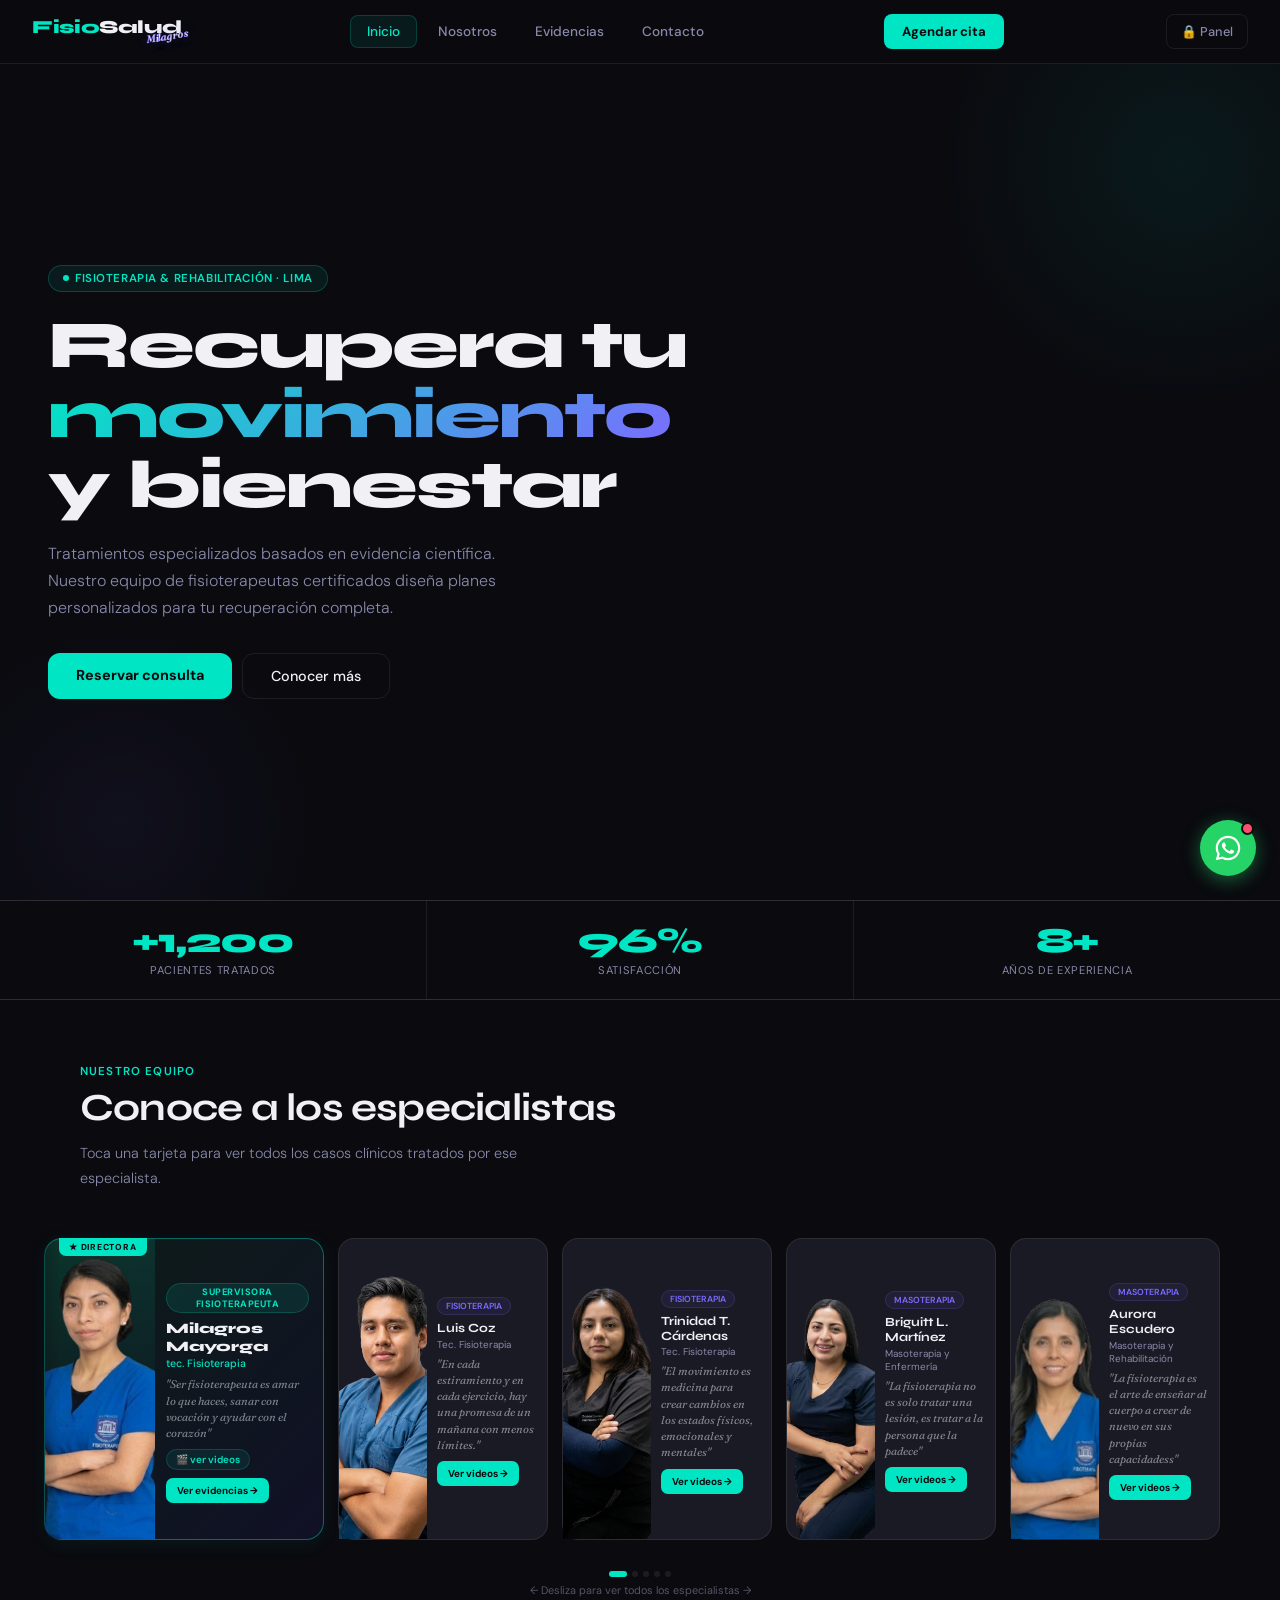
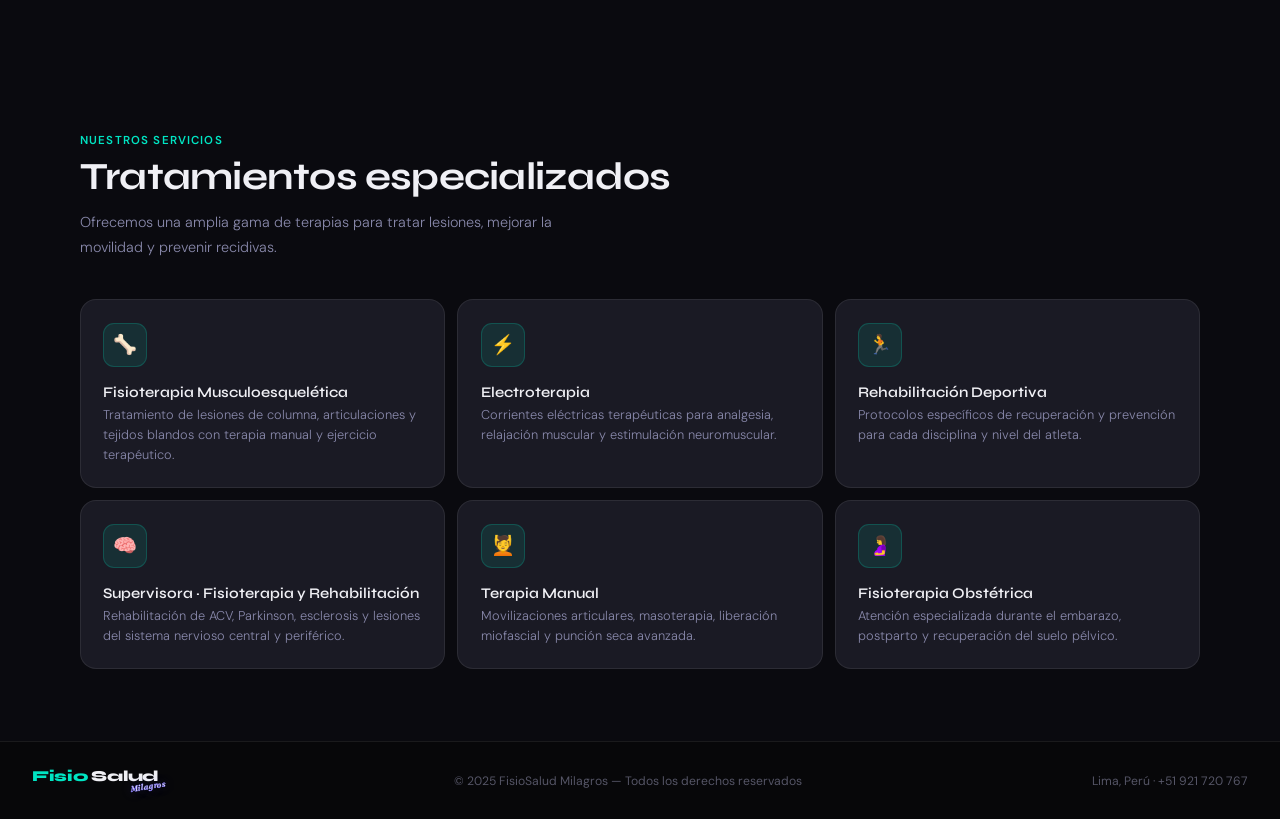
==== index.html @ 3077ef01 "primer commit" ====
<!DOCTYPE html>
<html lang="es">

<head>
    <meta charset="UTF-8">
    <meta name="viewport" content="width=device-width, initial-scale=1.0">
    <meta name="description" content="FisioSalud Milagros — Fisioterapia y Rehabilitación en Lima. Tratamientos especializados basados en evidencia científica.">
    <title>FisioSalud Milagros — Inicio</title>
    <link rel="stylesheet" href="css/variables.css">
    <link rel="stylesheet" href="css/nav.css">
    <link rel="stylesheet" href="css/index.css">
</head>

<body>

    <!-- ======================== NAVEGACIÓN ======================== -->
    <nav>
        <a class="logo" href="index.html">
            <span class="logo-fisio">Fisio</span><span class="logo-salud">Salud</span>
            <span class="logo-milagros">Milagros</span>
        </a>

        <ul class="nav-tabs">
            <li><a href="index.html"      class="active">Inicio</a></li>
            <li><a href="nosotros.html"              >Nosotros</a></li>
            <li><a href="evidencias.html"            >Evidencias</a></li>
            <li><a href="contacto.html"              >Contacto</a></li>
        </ul>

        <a class="nav-cta" href="contacto.html">Agendar cita</a>
        <a class="nav-panel-btn" href="acceso.html" title="Acceso al panel">🔒 Panel</a>

        <button class="hamburger" id="hamBtn" aria-label="Menú">
            <span class="ham-line"></span>
            <span class="ham-line"></span>
            <span class="ham-line"></span>
        </button>
    </nav>

    <!-- Menú móvil -->
    <div class="mobile-menu" id="mobileMenu">
        <a href="index.html"      class="active">🏠 Inicio</a>
        <a href="nosotros.html"              >👥 Nosotros</a>
        <a href="evidencias.html"            >🎬 Evidencias</a>
        <a href="contacto.html"              >📞 Contacto</a>
        <a href="contacto.html" class="mob-cta">Agendar cita →</a>
        <a href="acceso.html" style="display:block;margin:0 1.5rem 1rem;background:rgba(255,255,255,.04);border:1px solid rgba(255,255,255,.08);color:#8888aa;text-align:center;padding:10px;border-radius:10px;font-size:.82rem;text-decoration:none;border-bottom:none;">🔒 Acceso al panel</a>
    </div>

    <!-- ======================== WHATSAPP FLOTANTE ======================== -->
    <div class="wa-float">
        <div class="wa-bubble" id="waBubble">
            <strong>¡Hola! 👋</strong>
            Escríbenos por WhatsApp, estamos disponibles para ayudarte.
        </div>
        <button class="wa-btn" onclick="toggleBubble()" title="Contactar por WhatsApp">
            <span class="wa-ping"></span>
            <svg viewBox="0 0 32 32" fill="white" xmlns="http://www.w3.org/2000/svg">
                <path d="M16 2C8.268 2 2 8.268 2 16c0 2.478.672 4.8 1.845 6.79L2 30l7.418-1.82A13.94
                13.94 0 0016 30c7.732 0 14-6.268 14-14S23.732 2 16 2zm0 25.5a11.45 11.45 0
                01-5.828-1.593l-.418-.248-4.33 1.063 1.095-4.217-.272-.433A11.46 11.46 0
                014.5 16C4.5 9.597 9.597 4.5 16 4.5S27.5 9.597 27.5 16 22.403 27.5 16
                27.5zm6.29-8.61c-.344-.172-2.036-1.004-2.351-1.118-.316-.115-.546-.172-.776.172
                -.23.344-.89 1.118-1.09 1.348-.2.23-.4.258-.745.086-.344-.172-1.453-.535-2.768
                -1.708-1.023-.913-1.714-2.04-1.915-2.384-.2-.344-.021-.53.15-.7.155-.154.344-.4
                .517-.6.172-.2.23-.344.344-.574.115-.23.057-.43-.029-.6-.086-.172-.776-1.87
                -1.063-2.56-.28-.672-.564-.58-.776-.59-.2-.01-.43-.012-.66-.012-.23 0-.603.086
                -.918.43-.316.344-1.205 1.177-1.205 2.87s1.233 3.328 1.405 3.558c.172.23 2.427
                3.706 5.88 5.197.822.354 1.463.566 1.963.724.824.262 1.575.225 2.168.136.661
                -.099 2.036-.832 2.323-1.635.287-.804.287-1.493.2-1.635-.085-.143-.315-.229
                -.66-.401z"/>
            </svg>
        </button>
    </div>

    <!-- ======================== HERO ======================== -->
    <section class="hero">
        <div class="hero-inner">
            <div class="hero-badge">
                <span class="hero-badge-dot"></span>
                Fisioterapia &amp; Rehabilitación · Lima
            </div>

            <h1>
                Recupera tu<br>
                <span class="highlight">movimiento</span><br>
                y bienestar
            </h1>

            <p class="hero-desc">
                Tratamientos especializados basados en evidencia científica.
                Nuestro equipo de fisioterapeutas certificados diseña planes
                personalizados para tu recuperación completa.
            </p>

            <div class="hero-actions">
                <a class="btn-primary"   href="contacto.html">Reservar consulta</a>
                <a class="btn-secondary" href="nosotros.html">Conocer más</a>
            </div>
        </div>
    </section>

    <!-- ======================== ESTADÍSTICAS ======================== -->
    <div class="stats-bar">
        <div class="stat-item">
            <span class="num">+1,200</span>
            <span class="label">Pacientes tratados</span>
        </div>
        <div class="stat-item">
            <span class="num">96%</span>
            <span class="label">Satisfacción</span>
        </div>
        <div class="stat-item full">
            <span class="num">8+</span>
            <span class="label">Años de experiencia</span>
        </div>
    </div>

    <!-- ======================== CARRUSEL ESPECIALISTAS ======================== -->
    <section class="specialists-section">
        <div class="specialists-head">
            <span class="section-tag">Nuestro equipo</span>
            <h2 class="section-title">Conoce a los especialistas</h2>
            <p class="section-desc">
                Toca una tarjeta para ver todos los casos clínicos tratados por ese especialista.
            </p>
        </div>

        <div class="carousel-outer">
            <div class="carousel-track" id="carouselTrack">

                <!-- DIRECTORA — tarjeta principal -->
                <div class="esp-card-main" onclick="goToEvidencias('ml')">
                    <span class="dir-tag">★ Directora</span>
                    <div class="esp-foto-main">
                        <img src="img/foto-mm.png" alt="Milagros Mayorga" style="width:100%;height:100%;object-fit:cover;object-position:top center;">
                    </div>
                    <div class="esp-info-main">
                        <div class="esp-badge-main">Supervisora Fisioterapeuta</div>
                        <div class="esp-name-main">Milagros Mayorga</div>
                        <div class="esp-role-main">tec. Fisioterapia</div>
                        <div class="esp-quote">"Ser fisioterapeuta es amar lo que haces, sanar con vocación y ayudar con el corazón"</div>
                        <div class="vid-count-main">🎬 ver videos</div>
                        <button class="ev-btn" onclick="event.stopPropagation();goToEvidencias('ml')">
                            Ver evidencias →
                        </button>
                    </div>
                </div>

                <!-- Carlos Ríos -->
                <div class="esp-card-sec" onclick="goToEvidencias('lc')">
                    <div class="esp-foto-sec">
                        <img src="img/foto-lc.png" alt="Luis Coz" >
                    </div>
                    <div class="esp-info-sec">
                        <div class="esp-badge-sec">Fisioterapia</div>
                        <div class="esp-name-sec">Luis Coz</div>
                        <div class="esp-role-sec">Tec. Fisioterapia</div>
                        <div class="esp-quote">"En cada estiramiento y en cada ejercicio, hay una promesa de un mañana con menos límites."</div>
                        <button class="ev-btn">Ver videos →</button>
                    </div>
                </div>

                <!-- Ana Vargas -->
                <div class="esp-card-sec" onclick="goToEvidencias('tc')">
                    <div class="esp-foto-sec">
                        <img src="img/foto-tc.png" alt="Trinidad T. Cárdenas" style="width:100%;height:100%;object-fit:cover;object-position:top center;">
                    </div>
                    <div class="esp-info-sec">
                        <div class="esp-badge-sec">Fisioterapia</div>
                        <div class="esp-name-sec">Trinidad T. Cárdenas</div>
                        <div class="esp-role-sec">Tec. Fisioterapia</div>
                        <div class="esp-quote">"El movimiento es medicina para crear cambios en los estados físicos, emocionales y mentales"</div>
                        <button class="ev-btn">Ver videos →</button>
                    </div>
                </div>

                <!-- Juan Morales -->
                <div class="esp-card-sec" onclick="goToEvidencias('bm')">
                    <div class="esp-foto-sec">
                        <img src="img/foto-bm.png" alt="Briguitt L. Martínez" style="width:100%;height:100%;object-fit:cover;object-position:top center;">
                    </div>
                    <div class="esp-info-sec">
                        <div class="esp-badge-sec">Masoterapia</div>
                        <div class="esp-name-sec">Briguitt L. Martínez</div>
                        <div class="esp-role-sec">Masoterapia y Enfermería</div>
                        <div class="esp-quote">"La fisioterapia no es solo tratar una lesión, es tratar a la persona que la padece"</div>
                        <button class="ev-btn">Ver videos →</button>
                    </div>
                </div>

                <!-- Rosa Medina -->
                <div class="esp-card-sec" onclick="goToEvidencias('ae')">
                    <div class="esp-foto-sec">
                        <img src="img/foto-ae.png" alt="Aurora Escudero" style="width:100%;height:100%;object-fit:cover;object-position:top center;">
                    </div>
                    <div class="esp-info-sec">
                        <div class="esp-badge-sec">Masoterapia</div>
                        <div class="esp-name-sec">Aurora Escudero</div>
                        <div class="esp-role-sec">Masoterapia y Rehabilitación</div>
                        <div class="esp-quote">"La fisioterapia es el arte de enseñar al cuerpo a creer de nuevo en sus propias capacidadess"</div>
                        <button class="ev-btn">Ver videos →</button>
                    </div>
                </div>

            </div>
        </div>

        <div class="carousel-dots">
            <div class="c-dot active"></div>
            <div class="c-dot"></div>
            <div class="c-dot"></div>
            <div class="c-dot"></div>
            <div class="c-dot"></div>
        </div>
        <p class="swipe-hint">← Desliza para ver todos los especialistas →</p>
    </section>

    <!-- ======================== SERVICIOS ======================== -->
    <section class="services-section">
        <span class="section-tag">Nuestros servicios</span>
        <h2 class="section-title">Tratamientos especializados</h2>
        <p class="section-desc">
            Ofrecemos una amplia gama de terapias para tratar lesiones,
            mejorar la movilidad y prevenir recidivas.
        </p>

        <div class="services-grid">
            <div class="service-card">
                <div class="service-icon">🦴</div>
                <div>
                    <h3>Fisioterapia Musculoesquelética</h3>
                    <p>Tratamiento de lesiones de columna, articulaciones y tejidos blandos con terapia manual y ejercicio terapéutico.</p>
                </div>
            </div>
            <div class="service-card">
                <div class="service-icon">⚡</div>
                <div>
                    <h3>Electroterapia</h3>
                    <p>Corrientes eléctricas terapéuticas para analgesia, relajación muscular y estimulación neuromuscular.</p>
                </div>
            </div>
            <div class="service-card">
                <div class="service-icon">🏃</div>
                <div>
                    <h3>Rehabilitación Deportiva</h3>
                    <p>Protocolos específicos de recuperación y prevención para cada disciplina y nivel del atleta.</p>
                </div>
            </div>
            <div class="service-card">
                <div class="service-icon">🧠</div>
                <div>
                    <h3>Supervisora · Fisioterapia y Rehabilitación</h3>
                    <p>Rehabilitación de ACV, Parkinson, esclerosis y lesiones del sistema nervioso central y periférico.</p>
                </div>
            </div>
            <div class="service-card">
                <div class="service-icon">💆</div>
                <div>
                    <h3>Terapia Manual</h3>
                    <p>Movilizaciones articulares, masoterapia, liberación miofascial y punción seca avanzada.</p>
                </div>
            </div>
            <div class="service-card">
                <div class="service-icon">🤰</div>
                <div>
                    <h3>Fisioterapia Obstétrica</h3>
                    <p>Atención especializada durante el embarazo, postparto y recuperación del suelo pélvico.</p>
                </div>
            </div>
        </div>
    </section>

    <!-- ======================== FOOTER ======================== -->
    <footer>
        <a class="logo footer-logo" href="index.html" style="text-decoration:none;">
            <span class="logo-fisio" style="font-size:.95rem;">Fisio</span>
            <span class="logo-salud" style="font-size:.95rem;">Salud</span>
            <span class="logo-milagros" style="font-size:.52rem;">Milagros</span>
        </a>
        <span>© 2025 FisioSalud Milagros — Todos los derechos reservados</span>
        <span>Lima, Perú · +51 921 720 767</span>
    </footer>

    <script src="js/nav.js"></script>
    <script src="js/config.js"></script>
    <script src="js/sheets.js"></script>
    <script src="js/index.js"></script>

</body>
</html>
---- css/variables.css ----
/* ============================================================
   VARIABLES GLOBALES — FisioSalud Milagros
   Compartido por todas las páginas
   ============================================================ */

@import url('https://fonts.googleapis.com/css2?family=Syne:wght@400;600;700;800&family=DM+Sans:ital,wght@0,300;0,400;0,500;0,600;1,300&family=Fraunces:ital,wght@1,500;1,600;1,700&display=swap');

*, *::before, *::after {
    box-sizing: border-box;
    margin: 0;
    padding: 0;
}

:root {
    /* Colores base */
    --bg:          #0a0a0f;
    --bg2:         #111118;
    --bg3:         #1a1a24;
    --bg4:         #12121a;

    /* Acentos */
    --accent:      #00e5c3;
    --accent2:     #7b6cff;
    --gold:        #ef9f27;
    --wa:          #25D366;

    /* Texto */
    --text:        #f0f0f5;
    --muted:       #8888aa;
    --subtle:      #555566;

    /* Bordes */
    --border:      rgba(255, 255, 255, 0.08);
    --border-accent: rgba(0, 229, 195, 0.25);
    --border-accent2: rgba(123, 108, 255, 0.22);

    /* Radios */
    --r-sm:  8px;
    --r-md:  12px;
    --r-lg:  16px;
    --r-xl:  20px;
    --r-2xl: 28px;
}

body {
    font-family: 'DM Sans', sans-serif;
    background: var(--bg);
    color: var(--text);
    min-height: 100vh;
    overflow-x: hidden;
    -webkit-font-smoothing: antialiased;
}

/* ===================== ANIMACIONES GLOBALES ===================== */

@keyframes fadeIn {
    from { opacity: 0; transform: translateY(10px); }
    to   { opacity: 1; transform: translateY(0); }
}

@keyframes fadeInLeft {
    from { opacity: 0; transform: translateX(-16px); }
    to   { opacity: 1; transform: translateX(0); }
}

@keyframes popUp {
    from { opacity: 0; transform: scale(0.9) translateY(8px); }
    to   { opacity: 1; transform: scale(1) translateY(0); }
}

@keyframes pulse {
    0%, 100% { transform: scale(1);   opacity: 1; }
    50%       { transform: scale(1.3); opacity: 0.7; }
}

@keyframes spin {
    from { transform: rotate(0deg); }
    to   { transform: rotate(360deg); }
}

@keyframes shimmer {
    0%   { background-position: -200% center; }
    100% { background-position:  200% center; }
}

/* ===================== UTILIDADES ===================== */

.section-tag {
    font-size: 0.72rem;
    letter-spacing: 0.1em;
    text-transform: uppercase;
    color: var(--accent);
    font-weight: 600;
    margin-bottom: 0.5rem;
    display: block;
}

.section-title {
    font-family: 'Syne', sans-serif;
    font-size: clamp(1.6rem, 4vw, 2.4rem);
    font-weight: 700;
    letter-spacing: -0.02em;
    color: var(--text);
    margin-bottom: 0.75rem;
    line-height: 1.1;
}

.section-desc {
    color: var(--muted);
    font-size: 0.9rem;
    line-height: 1.7;
    max-width: 520px;
    margin-bottom: 2.5rem;
    font-weight: 300;
}

/* ===================== FOOTER COMPARTIDO ===================== */

footer {
    background: #070709;
    border-top: 1px solid var(--border);
    padding: 1.6rem 2rem;
    display: flex;
    align-items: center;
    justify-content: space-between;
    flex-wrap: wrap;
    gap: 10px;
    margin-top: 0;
}

footer span {
    font-size: 0.76rem;
    color: var(--subtle);
}

footer .footer-logo {
    position: relative;
    display: inline-block;
    padding-bottom: 0.55rem;
    padding-right: 0.35rem;
}

/* ===================== BOTONES COMPARTIDOS ===================== */

.btn-primary {
    background: var(--accent);
    color: #0a0a0f;
    border: none;
    padding: 13px 28px;
    border-radius: var(--r-md);
    font-family: 'DM Sans', sans-serif;
    font-weight: 700;
    font-size: 0.9rem;
    cursor: pointer;
    transition: all 0.2s;
    display: inline-block;
    text-decoration: none;
    text-align: center;
}

.btn-primary:hover {
    background: #00c9aa;
    transform: translateY(-2px);
    box-shadow: 0 6px 20px rgba(0, 229, 195, 0.25);
}

.btn-secondary {
    background: transparent;
    color: var(--text);
    border: 1px solid var(--border);
    padding: 13px 28px;
    border-radius: var(--r-md);
    font-family: 'DM Sans', sans-serif;
    font-weight: 500;
    font-size: 0.9rem;
    cursor: pointer;
    transition: all 0.2s;
    display: inline-block;
    text-decoration: none;
    text-align: center;
}

.btn-secondary:hover {
    border-color: rgba(255, 255, 255, 0.22);
    background: rgba(255, 255, 255, 0.04);
}

/* ===================== RESPONSIVE BASE ===================== */

@media (max-width: 480px) {
    .section-title { font-size: 1.5rem; }
    footer { padding: 1.2rem 1rem; flex-direction: column; text-align: center; }
}

/* ===================== MAX WIDTH PARA PC ===================== */

/* Nav con max-width interno */
nav > * { }

/* Sections con max-width para no estirar en PC */
.services-section { max-width: 1200px; margin-left: auto; margin-right: auto; }
.specialists-head { max-width: 1200px; margin-left: auto; margin-right: auto; }

.about-section,
.evidencias-section,
.contact-section {
    max-width: 1100px;
    margin-left:  auto;
    margin-right: auto;
}

/* Hero en PC — alineado izquierda con margen cómodo */
@media (min-width: 1024px) {
    .hero { padding-left: 5vw; padding-right: 5vw; }
    .hero-inner { max-width: 680px; margin-left: 0; }
    .services-section  { padding-left: 3rem; padding-right: 3rem; }
    .about-section,
    .evidencias-section,
    .contact-section   { padding-left: 3rem; padding-right: 3rem; }
}

@media (min-width: 1400px) {
    .hero { padding-left: 8vw; }
}

/* ===================== FOTOS ESPECIALISTAS ===================== */

.foto-real {
    width: 100%;
    height: 100%;
    object-fit: cover;
    object-position: top center;
    display: block;
}

/* Foto en carrusel index */
.esp-foto-main .foto-real,
.esp-foto-sec .foto-real {
    object-position: top center;
}

/* Foto en nosotros */
.foto-main .foto-real,
.foto-sec .foto-real {
    object-position: top center;
}

/* Foto circular en evidencias */
.ev-circle-main .foto-real,
.ev-circle-sec .foto-real {
    border-radius: 50%;
    object-position: top center;
}
---- css/nav.css ----
/* ============================================================
   NAVEGACIÓN + WHATSAPP FLOTANTE — FisioSalud Milagros
   ============================================================ */

/* ===================== LOGO B4 ===================== */

.logo {
    position: relative;
    display: inline-block;
    text-decoration: none;
    padding-bottom: 0.6rem;
    padding-right: 0.4rem;
    line-height: 1;
}

.logo-fisio {
    font-family: 'Syne', sans-serif;
    font-weight: 800;
    color: var(--accent);
    letter-spacing: -0.02em;
    font-size: 1.15rem;
}

.logo-salud {
    font-family: 'Syne', sans-serif;
    font-weight: 800;
    color: var(--text);
    letter-spacing: -0.02em;
    font-size: 1.15rem;
}

.logo-milagros {
    font-family: 'Fraunces', serif;
    font-style: italic;
    font-weight: 600;
    font-size: 0.65rem;
    color: #f0f0f5;
    -webkit-text-stroke: 0.4px #7b6cff;
    text-shadow: 0 0 12px rgba(123, 108, 255, 0.4);
    position: absolute;
    bottom: 0;
    right: -0.15rem;
    transform: rotate(-9deg);
    transform-origin: left bottom;
    white-space: nowrap;
    line-height: 1;
}


/* ===================== NAVEGACIÓN PC ===================== */

nav {
    position: sticky;
    top: 0;
    z-index: 100;
    background: rgba(10, 10, 15, 0.92);
    backdrop-filter: blur(16px);
    -webkit-backdrop-filter: blur(16px);
    border-bottom: 1px solid var(--border);
    display: flex;
    align-items: center;
    justify-content: space-between;
    padding: 0 2rem;
    height: 64px;
}

.nav-tabs {
    display: flex;
    gap: 4px;
    list-style: none;
}

.nav-tabs li a {
    display: block;
    padding: 7px 16px;
    border-radius: var(--r-sm);
    font-size: 0.85rem;
    font-weight: 500;
    color: var(--muted);
    text-decoration: none;
    border: 1px solid transparent;
    transition: all 0.2s;
    white-space: nowrap;
}

.nav-tabs li a:hover {
    color: var(--text);
    background: rgba(255, 255, 255, 0.04);
}

.nav-tabs li a.active {
    color: var(--accent);
    background: rgba(0, 229, 195, 0.08);
    border-color: rgba(0, 229, 195, 0.2);
}

.nav-cta {
    background: var(--accent);
    color: #0a0a0f;
    border: none;
    padding: 9px 18px;
    border-radius: var(--r-sm);
    font-family: 'DM Sans', sans-serif;
    font-weight: 700;
    font-size: 0.82rem;
    cursor: pointer;
    text-decoration: none;
    transition: all 0.2s;
    white-space: nowrap;
    display: inline-block;
}

.nav-cta:hover {
    background: #00c9aa;
    transform: translateY(-1px);
}


/* ===================== MENÚ HAMBURGUESA ===================== */

.hamburger {
    display: none;
    flex-direction: column;
    gap: 5px;
    background: none;
    border: none;
    cursor: pointer;
    padding: 5px;
    z-index: 101;
}

.ham-line {
    width: 22px;
    height: 2px;
    background: var(--text);
    border-radius: 2px;
    display: block;
    transition: all 0.3s;
    transform-origin: center;
}

.hamburger.open .ham-line:nth-child(1) {
    transform: rotate(45deg) translate(5px, 5px);
}

.hamburger.open .ham-line:nth-child(2) {
    opacity: 0;
    transform: scaleX(0);
}

.hamburger.open .ham-line:nth-child(3) {
    transform: rotate(-45deg) translate(5px, -5px);
}

/* Menú móvil desplegable */
.mobile-menu {
    display: none;
    position: fixed;
    top: 64px;
    left: 0;
    right: 0;
    background: rgba(10, 10, 15, 0.98);
    border-bottom: 1px solid var(--border);
    z-index: 99;
    max-height: 0;
    overflow: hidden;
    transition: max-height 0.35s ease;
}

.mobile-menu.open {
    max-height: 300px;
}

.mobile-menu a {
    display: block;
    padding: 14px 1.5rem;
    color: var(--muted);
    text-decoration: none;
    font-size: 0.95rem;
    font-weight: 500;
    border-bottom: 1px solid var(--border);
    transition: all 0.2s;
}

.mobile-menu a:hover,
.mobile-menu a.active {
    color: var(--accent);
    background: rgba(0, 229, 195, 0.04);
    padding-left: 2rem;
}

.mobile-menu .mob-cta {
    display: block;
    margin: 1rem 1.5rem;
    background: var(--accent);
    color: #0a0a0f;
    text-align: center;
    padding: 12px;
    border-radius: var(--r-md);
    font-weight: 700;
    font-size: 0.9rem;
    text-decoration: none;
    border-bottom: none;
}

.mobile-menu .mob-cta:hover {
    background: #00c9aa;
    padding-left: 1.5rem;
}


/* ===================== WHATSAPP FLOTANTE ===================== */

.wa-float {
    position: fixed;
    bottom: 24px;
    right: 24px;
    z-index: 999;
    display: flex;
    flex-direction: column;
    align-items: flex-end;
    gap: 10px;
}

.wa-bubble {
    background: #141e18;
    border: 1px solid rgba(37, 211, 102, 0.3);
    border-radius: 14px;
    padding: 12px 16px;
    max-width: 230px;
    font-size: 0.8rem;
    color: #c8f0d4;
    line-height: 1.55;
    display: none;
    animation: popUp 0.25s ease;
    box-shadow: 0 8px 28px rgba(0, 0, 0, 0.5);
}

.wa-bubble strong {
    display: block;
    color: #25D366;
    margin-bottom: 3px;
    font-size: 0.84rem;
}

.wa-btn {
    width: 56px;
    height: 56px;
    border-radius: 50%;
    background: var(--wa);
    border: none;
    cursor: pointer;
    display: flex;
    align-items: center;
    justify-content: center;
    box-shadow: 0 4px 18px rgba(37, 211, 102, 0.45);
    transition: transform 0.2s, box-shadow 0.2s;
    position: relative;
}

.wa-btn:hover {
    transform: scale(1.08);
    box-shadow: 0 6px 26px rgba(37, 211, 102, 0.58);
}

.wa-btn svg {
    width: 28px;
    height: 28px;
}

.wa-ping {
    position: absolute;
    top: 2px;
    right: 2px;
    width: 13px;
    height: 13px;
    border-radius: 50%;
    background: #ff4d6d;
    border: 2px solid #0a0a0f;
    animation: pulse 2s infinite;
}


/* ===================== RESPONSIVE NAV ===================== */

@media (max-width: 768px) {
    nav {
        padding: 0 1rem;
    }

    .nav-tabs,
    .nav-cta {
        display: none;
    }

    .hamburger {
        display: flex;
    }

    .mobile-menu {
        display: block;
    }

    .wa-float {
        bottom: 16px;
        right: 16px;
    }

    .wa-btn {
        width: 50px;
        height: 50px;
    }
}


/* ===================== BOTÓN PANEL ===================== */

.nav-panel-btn {
    background: transparent;
    color: var(--muted);
    border: 1px solid var(--border);
    padding: 8px 14px;
    border-radius: var(--r-sm);
    font-family: 'DM Sans', sans-serif;
    font-weight: 500;
    font-size: 0.8rem;
    cursor: pointer;
    text-decoration: none;
    transition: all 0.2s;
    white-space: nowrap;
    display: inline-flex;
    align-items: center;
    gap: 5px;
}

.nav-panel-btn:hover {
    color: var(--accent);
    border-color: rgba(0, 229, 195, 0.3);
    background: rgba(0, 229, 195, 0.05);
}

@media (max-width: 768px) {
    .nav-panel-btn { display: none; }
}
---- css/index.css ----
/* ============================================================
   ESTILOS — index.html   (Mobile First)
   FisioSalud Milagros
   ============================================================ */

/* ===================== HERO ===================== */

.hero {
    min-height: calc(100vh - 64px);
    display: flex;
    align-items: center;
    justify-content: flex-start;
    padding: 3rem 1.2rem;
    position: relative;
    overflow: hidden;
    animation: fadeIn 0.5s ease;
}

/* Luces decorativas de fondo */
.hero::before {
    content: '';
    position: absolute;
    top: -150px;
    right: -150px;
    width: 500px;
    height: 500px;
    background: radial-gradient(circle, rgba(0, 229, 195, 0.07) 0%, transparent 70%);
    pointer-events: none;
}

.hero::after {
    content: '';
    position: absolute;
    bottom: -120px;
    left: -80px;
    width: 400px;
    height: 400px;
    background: radial-gradient(circle, rgba(123, 108, 255, 0.06) 0%, transparent 70%);
    pointer-events: none;
}

.hero-inner {
    max-width: 640px;
    position: relative;
    z-index: 2;
    width: 100%;
    margin-left: 0;
    text-align: left;
}

.hero-badge {
    display: inline-flex;
    align-items: center;
    gap: 6px;
    background: rgba(0, 229, 195, 0.08);
    border: 1px solid rgba(0, 229, 195, 0.22);
    color: var(--accent);
    padding: 5px 14px;
    border-radius: 100px;
    font-size: 0.72rem;
    font-weight: 600;
    letter-spacing: 0.05em;
    text-transform: uppercase;
    margin-bottom: 1.2rem;
}

.hero-badge-dot {
    width: 6px;
    height: 6px;
    border-radius: 50%;
    background: var(--accent);
    display: inline-block;
}

.hero h1 {
    font-family: 'Syne', sans-serif;
    font-weight: 800;
    font-size: clamp(2.4rem, 8vw, 4.2rem);
    line-height: 1.04;
    letter-spacing: -0.03em;
    margin-bottom: 1.2rem;
}

.hero h1 .highlight {
    background: linear-gradient(135deg, var(--accent), var(--accent2));
    -webkit-background-clip: text;
    -webkit-text-fill-color: transparent;
    background-clip: text;
}

.hero-desc {
    font-size: 1rem;
    color: var(--muted);
    line-height: 1.7;
    margin-bottom: 2rem;
    font-weight: 300;
    max-width: 480px;
}

.hero-actions {
    display: flex;
    flex-direction: column;
    gap: 10px;
}


/* ===================== ESTADÍSTICAS ===================== */

.stats-bar {
    display: grid;
    grid-template-columns: 1fr 1fr;
    gap: 1px;
    background: var(--border);
    border-top: 1px solid var(--border);
    border-bottom: 1px solid var(--border);
}

.stat-item {
    background: var(--bg);
    padding: 1.4rem 1rem;
    text-align: center;
}

.stat-item.full { grid-column: 1 / -1; }

.stat-item .num {
    font-family: 'Syne', sans-serif;
    font-size: 2rem;
    font-weight: 800;
    color: var(--accent);
    display: block;
    letter-spacing: -0.03em;
    line-height: 1;
}

.stat-item .label {
    font-size: 0.7rem;
    color: var(--muted);
    text-transform: uppercase;
    letter-spacing: 0.06em;
    margin-top: 4px;
    display: block;
}


/* ===================== SERVICIOS ===================== */

.services-section {
    padding: 3rem 1rem;
}

.services-grid {
    display: grid;
    grid-template-columns: 1fr;
    gap: 12px;
}

.service-card {
    background: var(--bg3);
    border: 1px solid var(--border);
    border-radius: var(--r-lg);
    padding: 1.4rem;
    display: flex;
    gap: 1rem;
    align-items: flex-start;
    transition: border-color 0.25s, transform 0.25s;
}

.service-card:hover {
    border-color: rgba(0, 229, 195, 0.28);
    transform: translateY(-2px);
}

.service-icon {
    width: 44px;
    height: 44px;
    border-radius: 11px;
    background: rgba(0, 229, 195, 0.1);
    border: 1px solid rgba(0, 229, 195, 0.2);
    display: flex;
    align-items: center;
    justify-content: center;
    font-size: 1.2rem;
    flex-shrink: 0;
}

.service-card h3 {
    font-family: 'Syne', sans-serif;
    font-size: 0.92rem;
    font-weight: 600;
    margin-bottom: 0.3rem;
}

.service-card p {
    font-size: 0.8rem;
    color: var(--muted);
    line-height: 1.55;
    font-weight: 300;
}


/* ===================== CARRUSEL ESPECIALISTAS ===================== */

.specialists-section {
    padding: 3rem 0;
    overflow: hidden;
}

.specialists-head {
    padding: 0 1rem;
    margin-bottom: 1.2rem;
}

/* Outer con fade en costados */
.carousel-outer {
    position: relative;
    overflow: hidden;
}

.carousel-outer::before {
    content: '';
    position: absolute;
    left: 0; top: 0; bottom: 0;
    width: 60px;
    background: linear-gradient(to right, var(--bg), transparent);
    z-index: 2;
    pointer-events: none;
}

.carousel-outer::after {
    content: '';
    position: absolute;
    right: 0; top: 0; bottom: 0;
    width: 60px;
    background: linear-gradient(to left, var(--bg), transparent);
    z-index: 2;
    pointer-events: none;
}

/* Track scrolleable */
.carousel-track {
    display: flex;
    gap: 14px;
    overflow-x: auto;
    scroll-snap-type: x mandatory;
    -webkit-overflow-scrolling: touch;
    padding: 0.5rem 60px 1.2rem;
    scrollbar-width: none;
    cursor: grab;
}

.carousel-track::-webkit-scrollbar { display: none; }
.carousel-track:active { cursor: grabbing; }

/* Tarjeta principal directora */
.esp-card-main {
    flex-shrink: 0;
    width: 280px;
    min-width: 280px;
    background: linear-gradient(135deg, #0c1c17, #111126);
    border: 1.5px solid rgba(0, 229, 195, 0.4);
    border-radius: 18px;
    display: flex;
    align-items:center;
    overflow: visible;
    position: relative;
    min-height: 168px;
    scroll-snap-align: start;
    cursor: pointer;
    transition: all 0.3s;
    box-shadow: 0 4px 20px rgba(0, 229, 195, 0.07);
}

.esp-card-main:hover {
    transform: translateY(-5px);
    box-shadow: 0 12px 36px rgba(0, 229, 195, 0.14);
    border-color: rgba(0, 229, 195, 0.65);
}

/* Badge directora */
.dir-tag {
    position: absolute;
    top: -1px;
    left: 14px;
    background: var(--accent);
    color: #0a0a0f;
    font-size: 0.54rem;
    font-weight: 800;
    letter-spacing: 0.09em;
    text-transform: uppercase;
    padding: 3px 10px;
    border-radius: 0 0 7px 7px;
    z-index: 3;
}

/* Tarjeta secundaria */
.esp-card-sec {
    flex-shrink: 0;
    width: 210px;
    min-width: 210px;
    background: var(--bg3);
    border: 1px solid var(--border);
    border-radius: 16px;
    display: flex;
    align-items: center;
    overflow: visible;
    position: relative;
    min-height: 144px;
    scroll-snap-align: start;
    cursor: pointer;
    transition: all 0.3s;
}

.esp-card-sec:hover {
    transform: translateY(-4px);
    border-color: rgba(123, 108, 255, 0.35);
    box-shadow: 0 8px 24px rgba(123, 108, 255, 0.08);
}

/* Fotos de los especialistas */
.esp-foto-main {
    width: 110px;
    height: 300px;
    flex-shrink: 0;
    border-radius: 14px 0 0 14px;
    background: linear-gradient(180deg, rgba(0, 229, 195, 0.12) 0%, rgba(0, 229, 195, 0.02) 60%, transparent 100%);
    display: flex;
    align-items: flex-end;
    justify-content: center;
    overflow: hidden;
    position: relative;
}

.esp-foto-main img,
.esp-foto-sec img {
    width: 100%;
    height: 100%;
    object-fit: cover;
    object-position: top center;
}

.esp-foto-sec {
    width: 88px;
    height: 300px;
    flex-shrink: 0;
    border-radius: 12px 0 0 12px;
    
    display: flex;
    align-items: flex-end;
    justify-content: center;
    overflow: visible;
    position: relative;
}

/* Placeholder foto */
.foto-placeholder {
    width: 100%;
    height: 100%;
    display: flex;
    align-items: center;
    justify-content: center;
    flex-direction: column;
    gap: 4px;
}

.foto-initials {
    font-family: 'Syne', sans-serif;
    font-weight: 800;
    font-size: 1.4rem;
    color: rgba(0, 229, 195, 0.5);
}

.foto-initials-sec {
    font-family: 'Syne', sans-serif;
    font-weight: 700;
    font-size: 1.1rem;
    color: rgba(123, 108, 255, 0.45);
}

.foto-label {
    font-size: 0.55rem;
    color: rgba(0, 229, 195, 0.3);
    text-align: center;
    line-height: 1.3;
}

/* Info tarjetas */
.esp-info-main {
    padding: 1.2rem 0.9rem 1rem 0.7rem;
    flex: 1;
}

.esp-info-sec {
    padding: 0.9rem 0.75rem 0.85rem 0.6rem;
    flex: 1;
}

.esp-badge-main {
    display: inline-flex;
    align-items: center;
    text-align: center;
    gap: 4px;
    background: rgba(0, 229, 195, 0.1);
    border: 1px solid rgba(0, 229, 195, 0.2);
    color: var(--accent);
    padding: 2px 9px;
    border-radius: 100px;
    font-size: 0.58rem;
    font-weight: 700;
    text-transform: uppercase;
    letter-spacing: 0.05em;
    margin-bottom: 0.45rem;
}

.esp-badge-sec {
    display: inline-block;
    background: rgba(123, 108, 255, 0.08);
    border: 1px solid rgba(123, 108, 255, 0.18);
    color: var(--accent2);
    padding: 2px 8px;
    border-radius: 100px;
    font-size: 0.55rem;
    font-weight: 600;
    text-transform: uppercase;
    margin-bottom: 0.38rem;
}

.esp-name-main {
    font-family: 'Syne', sans-serif;
    font-weight: 800;
    font-size: 0.9rem;
    color: var(--text);
    margin-bottom: 0.14rem;
    line-height: 1.2;
}

.esp-name-sec {
    font-family: 'Syne', sans-serif;
    font-weight: 700;
    font-size: 0.78rem;
    color: var(--text);
    margin-bottom: 0.12rem;
    line-height: 1.2;
}

.esp-role-main {
    font-size: 0.66rem;
    color: var(--accent);
    font-weight: 500;
    margin-bottom: 0.4rem;
}

.esp-role-sec {
    font-size: 0.62rem;
    color: var(--muted);
    margin-bottom: 0.3rem;
}

.esp-quote {
    font-family: 'Fraunces', serif;
    font-style: italic;
    font-size: 0.7rem;
    color: rgba(240, 240, 245, 0.5);
    line-height: 1.45;
    margin-bottom: 0.5rem;
}

/* Contador de videos */
.vid-count-main {
    display: inline-flex;
    align-items: center;
    gap: 4px;
    background: rgba(0, 229, 195, 0.08);
    border: 1px solid rgba(0, 229, 195, 0.18);
    color: var(--accent);
    padding: 3px 9px;
    border-radius: 100px;
    font-size: 0.62rem;
    font-weight: 600;
    margin-bottom: 0.45rem;
    display: flex;
    width: fit-content;
}

.vid-count-sec {
    display: inline-flex;
    align-items: center;
    gap: 3px;
    background: rgba(0, 0, 0, 0.3);
    border: 1px solid rgba(255, 255, 255, 0.07);
    color: var(--muted);
    padding: 2px 7px;
    border-radius: 100px;
    font-size: 0.58rem;
    font-weight: 600;
    margin-bottom: 0.35rem;
    display: flex;
    width: fit-content;
}

/* Botón ver evidencias */
.ev-btn {
    display: inline-flex;
    align-items: center;
    gap: 4px;
    background: var(--accent);
    color: #0a0a0f;
    border: none;
    padding: 6px 11px;
    border-radius: 7px;
    font-family: 'DM Sans', sans-serif;
    font-size: 0.62rem;
    font-weight: 700;
    cursor: pointer;
    transition: all 0.2s;
}

.ev-btn:hover {
    background: #00c9aa;
    transform: translateX(2px);
}

.ev-btn-sm {
    display: inline-flex;
    align-items: center;
    gap: 3px;
    background: transparent;
    color: var(--muted);
    border: 1px solid var(--border);
    padding: 5px 9px;
    border-radius: 6px;
    font-family: 'DM Sans', sans-serif;
    font-size: 0.58rem;
    font-weight: 500;
    cursor: pointer;
    transition: all 0.2s;
}

.ev-btn-sm:hover {
    color: var(--accent2);
    border-color: rgba(123, 108, 255, 0.3);
}

/* Dots indicadores */
.carousel-dots {
    display: flex;
    justify-content: center;
    gap: 5px;
    margin-top: 0.7rem;
    padding: 0 1rem;
}

.c-dot {
    width: 6px;
    height: 6px;
    border-radius: 50%;
    background: var(--border);
    transition: all 0.3s;
    cursor: pointer;
}

.c-dot.active {
    width: 18px;
    border-radius: 3px;
    background: var(--accent);
}

.swipe-hint {
    text-align: center;
    font-size: 0.68rem;
    color: var(--subtle);
    margin-top: 0.4rem;
    padding: 0 1rem;
}


/* ===================== RESPONSIVE INDEX ===================== */

@media (min-width: 480px) {
    .hero {
        padding: 3.5rem 1.5rem;
    }

    .hero-actions {
        flex-direction: row;
    }

    .stats-bar {
        grid-template-columns: repeat(3, 1fr);
    }

    .stat-item.full {
        grid-column: auto;
    }

    .stat-item .num {
        font-size: 2.2rem;
    }
}

@media (min-width: 768px) {
    .hero {
        padding: 4rem 2rem;
    }

    .services-grid {
        grid-template-columns: repeat(2, 1fr);
    }

    .service-card {
        flex-direction: column;
    }
}

@media (min-width: 1024px) {
    .hero {
        padding: 4rem 3rem;
        min-height: calc(100vh - 64px);
        justify-content: flex-start;
    }

    .services-section {
        padding: 4.5rem 2.5rem;
    }

    .services-grid {
        grid-template-columns: repeat(3, 1fr);
    }

    .specialists-section {
        padding: 4rem 0;
    }

    .specialists-head {
        padding: 0 2.5rem;
    }
}
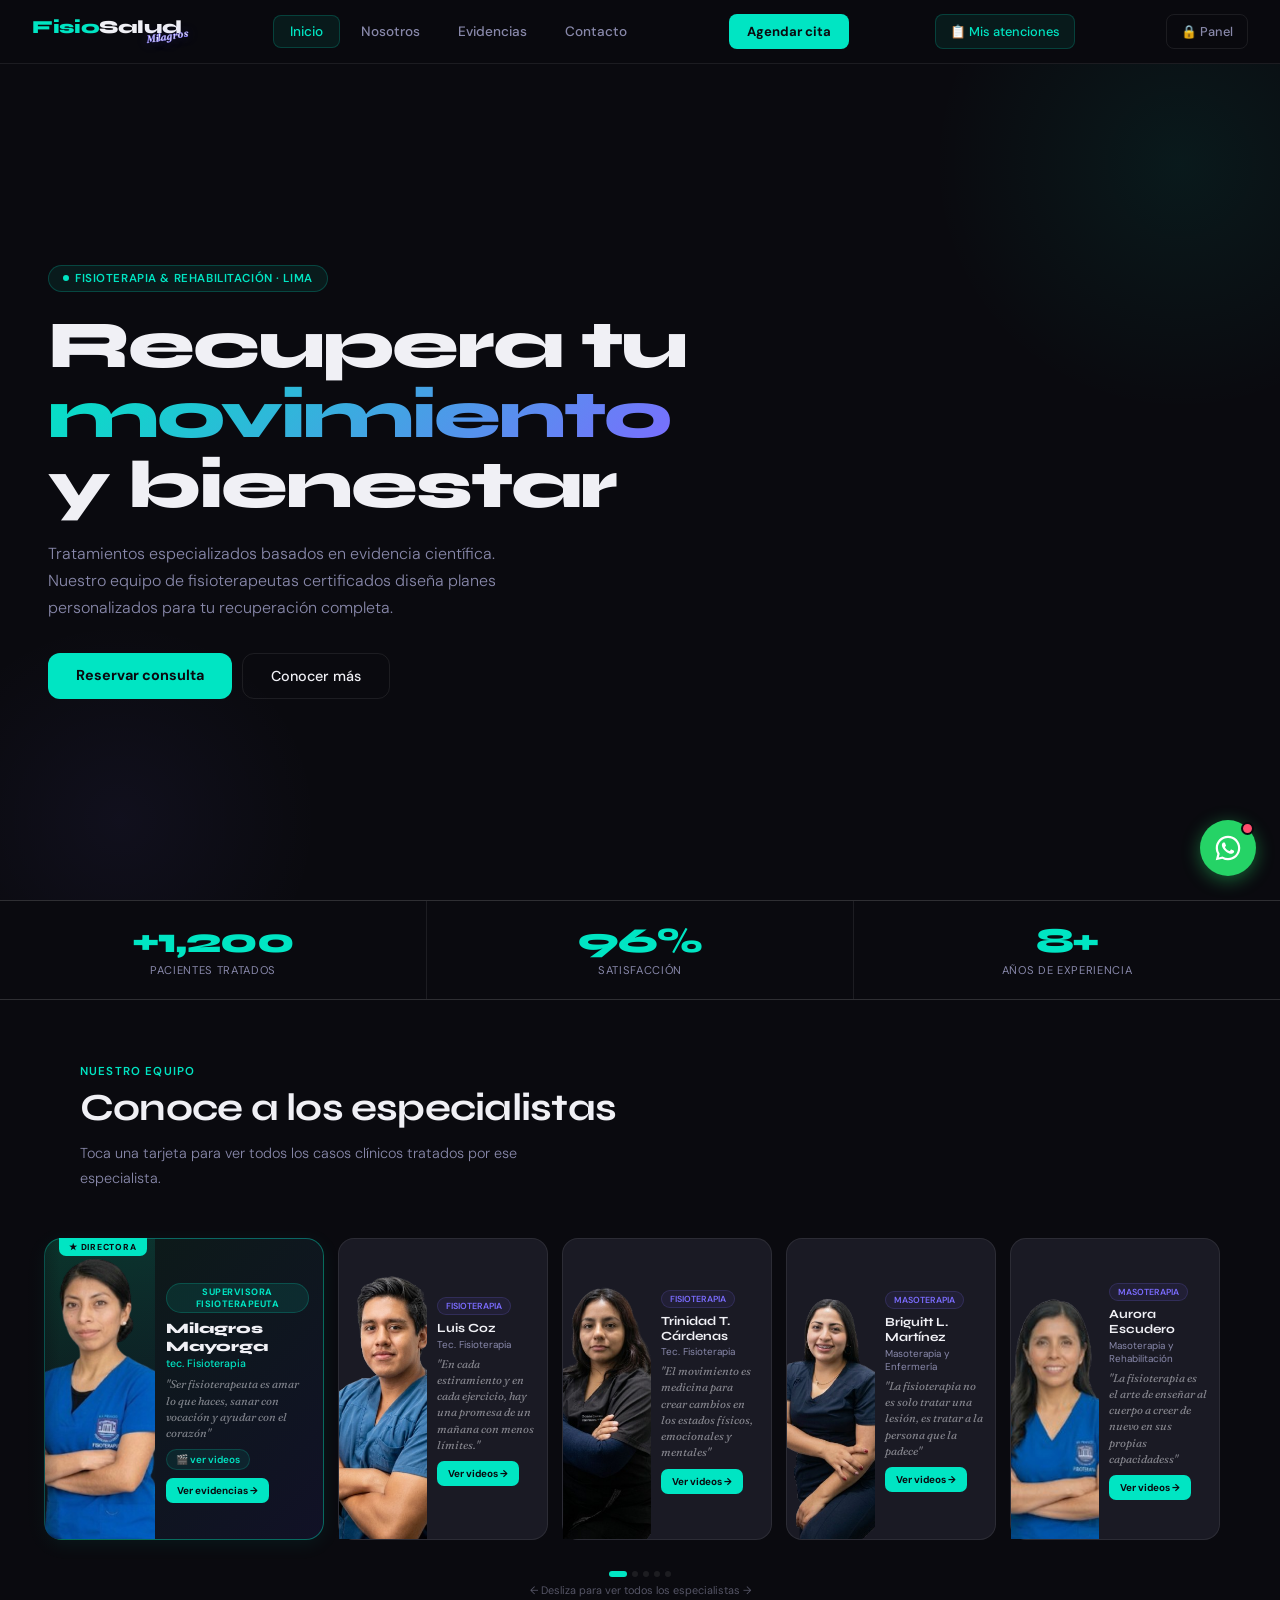
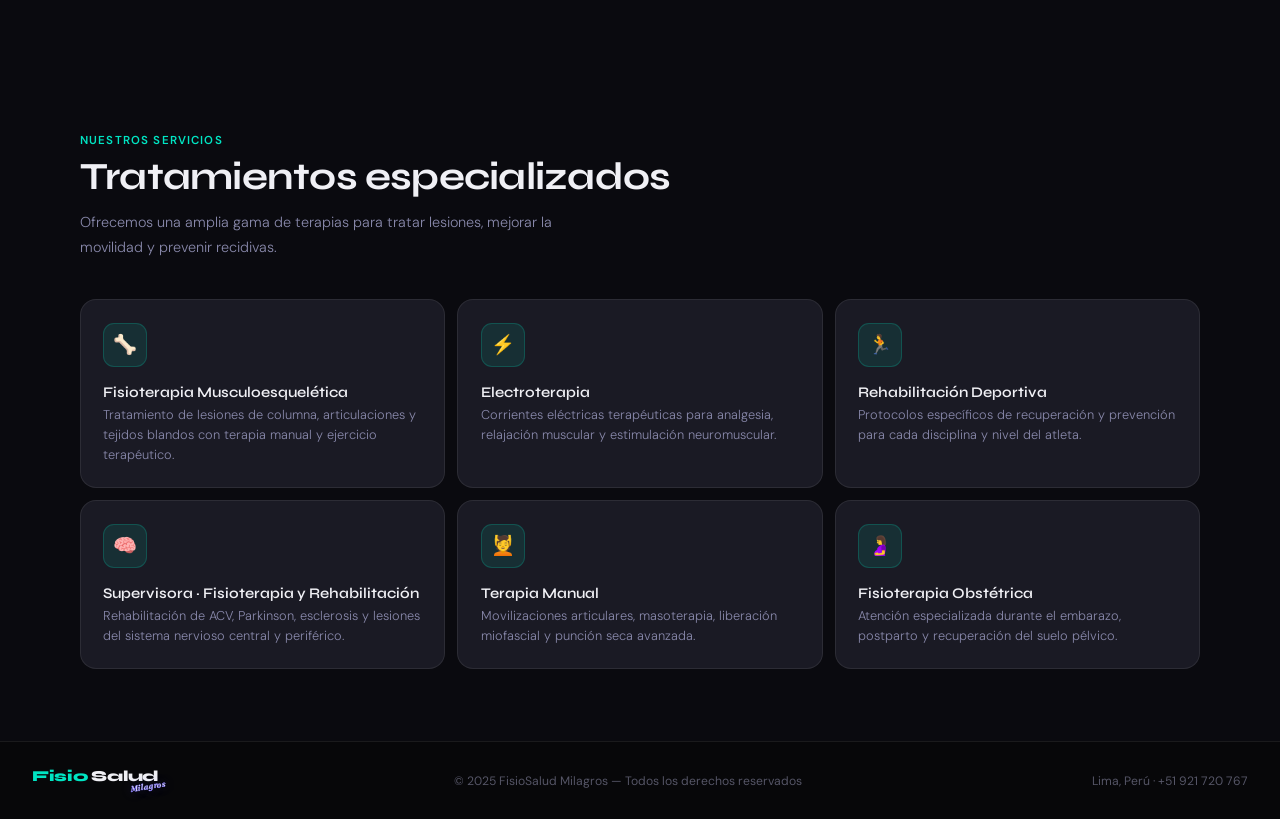
==== commit 75ba32e8: "agregado de html pacientes y historial generador de codigo unico de cada px" ====
--- a/index.html
+++ b/index.html
@@ -28,6 +28,7 @@
         </ul>
 
         <a class="nav-cta" href="contacto.html">Agendar cita</a>
+        <a class="nav-panel-btn" href="pacientes.html" title="Consulta tus atenciones" style="margin-right:6px;background:rgba(0,229,195,.08);border:1px solid rgba(0,229,195,.2);color:var(--accent);">📋 Mis atenciones</a>
         <a class="nav-panel-btn" href="acceso.html" title="Acceso al panel">🔒 Panel</a>
 
         <button class="hamburger" id="hamBtn" aria-label="Menú">
@@ -44,6 +45,7 @@
         <a href="evidencias.html"            >🎬 Evidencias</a>
         <a href="contacto.html"              >📞 Contacto</a>
         <a href="contacto.html" class="mob-cta">Agendar cita →</a>
+        <a href="pacientes.html" style="display:block;margin:0 1.5rem .6rem;background:rgba(0,229,195,.08);border:1px solid rgba(0,229,195,.22);color:var(--accent);text-align:center;padding:10px;border-radius:10px;font-size:.82rem;text-decoration:none;font-weight:600;">📋 Consultar mis atenciones</a>
         <a href="acceso.html" style="display:block;margin:0 1.5rem 1rem;background:rgba(255,255,255,.04);border:1px solid rgba(255,255,255,.08);color:#8888aa;text-align:center;padding:10px;border-radius:10px;font-size:.82rem;text-decoration:none;border-bottom:none;">🔒 Acceso al panel</a>
     </div>
 
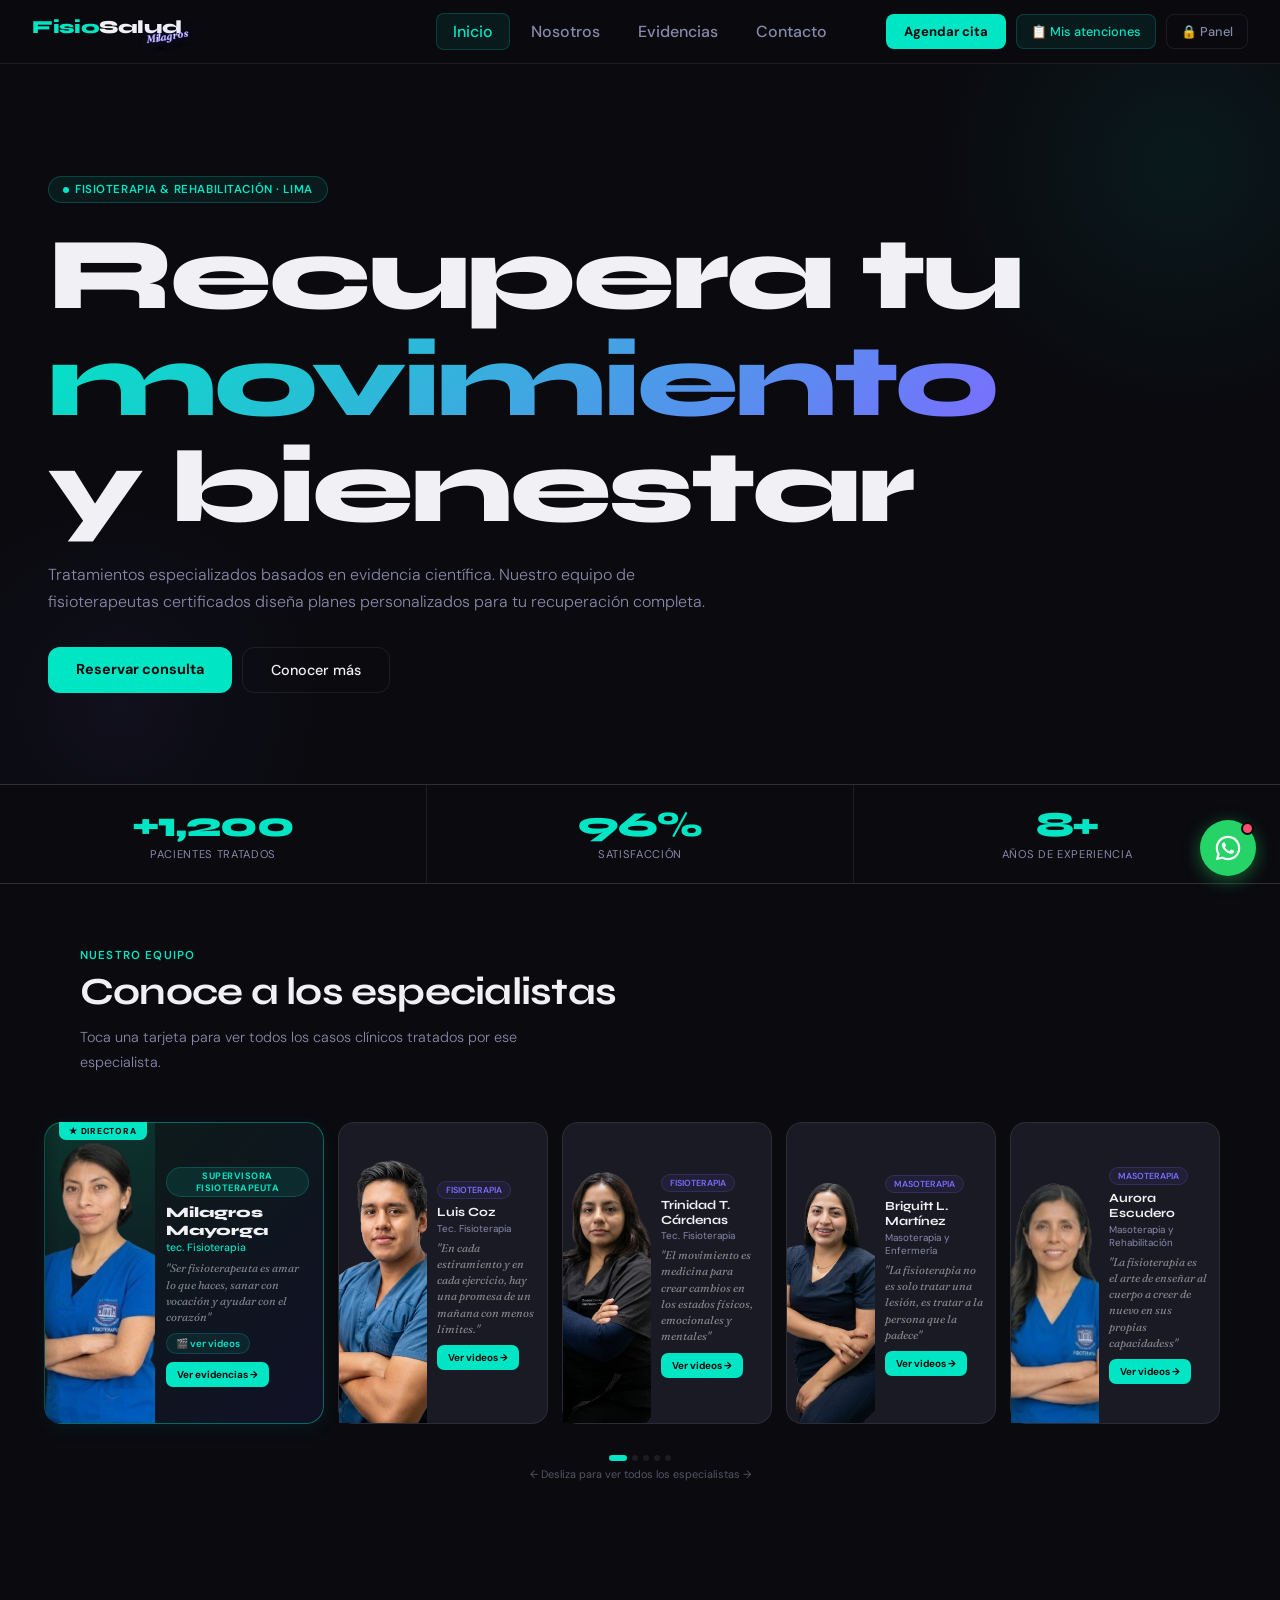
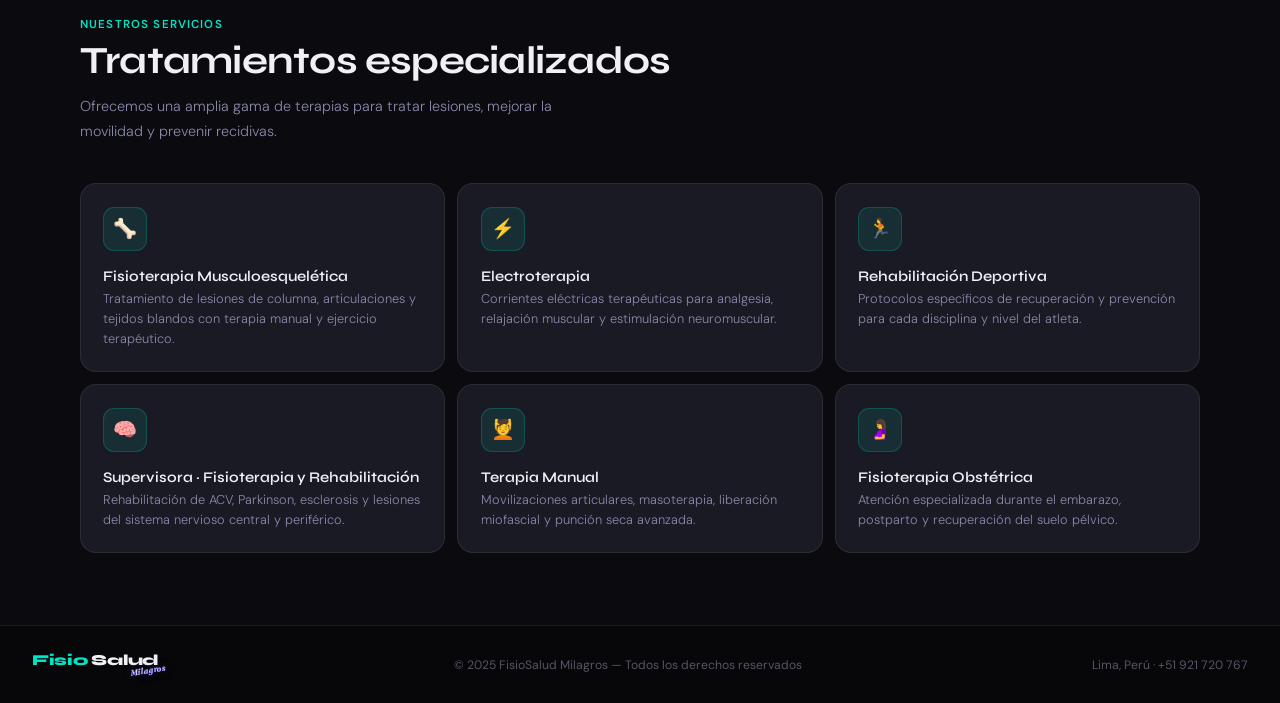
==== commit 76b37527: "cambios en los nav´s" ====
--- a/index.html
+++ b/index.html
@@ -27,9 +27,11 @@
             <li><a href="contacto.html"              >Contacto</a></li>
         </ul>
 
-        <a class="nav-cta" href="contacto.html">Agendar cita</a>
-        <a class="nav-panel-btn" href="pacientes.html" title="Consulta tus atenciones" style="margin-right:6px;background:rgba(0,229,195,.08);border:1px solid rgba(0,229,195,.2);color:var(--accent);">📋 Mis atenciones</a>
-        <a class="nav-panel-btn" href="acceso.html" title="Acceso al panel">🔒 Panel</a>
+        <div class="nav-actions">
+            <a class="nav-cta" href="contacto.html">Agendar cita</a>
+            <a class="nav-panel-btn" href="pacientes.html" title="Consulta tus atenciones" style="background:rgba(0,229,195,.08);border:1px solid rgba(0,229,195,.2);color:var(--accent);">📋 Mis atenciones</a>
+            <a class="nav-panel-btn" href="acceso.html" title="Acceso al panel">🔒 Panel</a>
+        </div>
 
         <button class="hamburger" id="hamBtn" aria-label="Menú">
             <span class="ham-line"></span>
@@ -290,4 +292,4 @@
     <script src="js/index.js"></script>
 
 </body>
-</html>
+</html>
--- a/css/nav.css
+++ b/css/nav.css
@@ -57,11 +57,27 @@
     backdrop-filter: blur(16px);
     -webkit-backdrop-filter: blur(16px);
     border-bottom: 1px solid var(--border);
+    display: grid;
+    grid-template-columns: 1fr auto 1fr;
+    align-items: center;
+    column-gap: 1rem;
+    padding: 0 2rem;
+    height: 64px;
+}
+
+.logo {
+    justify-self: start;
+}
+
+.nav-tabs {
+    justify-self: center;
+}
+
+.nav-actions {
+    justify-self: end;
     display: flex;
     align-items: center;
-    justify-content: space-between;
-    padding: 0 2rem;
-    height: 64px;
+    gap: 10px;
 }
 
 .nav-tabs {
@@ -74,7 +90,7 @@
     display: block;
     padding: 7px 16px;
     border-radius: var(--r-sm);
-    font-size: 0.85rem;
+    font-size: 1rem;
     font-weight: 500;
     color: var(--muted);
     text-decoration: none;
@@ -127,6 +143,8 @@
     cursor: pointer;
     padding: 5px;
     z-index: 101;
+    grid-column: 3;
+    justify-self: end;
 }
 
 .ham-line {
@@ -168,7 +186,8 @@
 }
 
 .mobile-menu.open {
-    max-height: 300px;
+    max-height: calc(100vh - 64px);
+    overflow-y: auto;
 }
 
 .mobile-menu a {
--- a/css/index.css
+++ b/css/index.css
@@ -6,9 +6,9 @@
 /* ===================== HERO ===================== */
 
 .hero {
-    min-height: calc(100vh - 64px);
-    display: flex;
-    align-items: center;
+    min-height: calc(100vh - 180px);
+    display: flex;
+    /* align-items: center; */
     justify-content: flex-start;
     padding: 3rem 1.2rem;
     position: relative;
@@ -40,7 +40,7 @@
 }
 
 .hero-inner {
-    max-width: 640px;
+    max-width: 1000px;
     position: relative;
     z-index: 2;
     width: 100%;
@@ -75,7 +75,7 @@
 .hero h1 {
     font-family: 'Syne', sans-serif;
     font-weight: 800;
-    font-size: clamp(2.4rem, 8vw, 4.2rem);
+    font-size: clamp(2.5rem, 8vw, 6.5rem);
     line-height: 1.04;
     letter-spacing: -0.03em;
     margin-bottom: 1.2rem;
@@ -94,7 +94,7 @@
     line-height: 1.7;
     margin-bottom: 2rem;
     font-weight: 300;
-    max-width: 480px;
+    max-width: 700px;
 }
 
 .hero-actions {
@@ -578,7 +578,7 @@
 
 @media (min-width: 480px) {
     .hero {
-        padding: 3.5rem 1.5rem;
+        padding: 7rem 1.5rem 2rem 1.5rem;
     }
 
     .hero-actions {
@@ -600,7 +600,7 @@
 
 @media (min-width: 768px) {
     .hero {
-        padding: 4rem 2rem;
+        padding: 7rem 2rem 2rem 2rem;
     }
 
     .services-grid {
@@ -614,8 +614,8 @@
 
 @media (min-width: 1024px) {
     .hero {
-        padding: 4rem 3rem;
-        min-height: calc(100vh - 64px);
+        padding: 7rem 3rem 1rem 3rem;
+        min-height: calc(100vh - 180px);
         justify-content: flex-start;
     }
 
